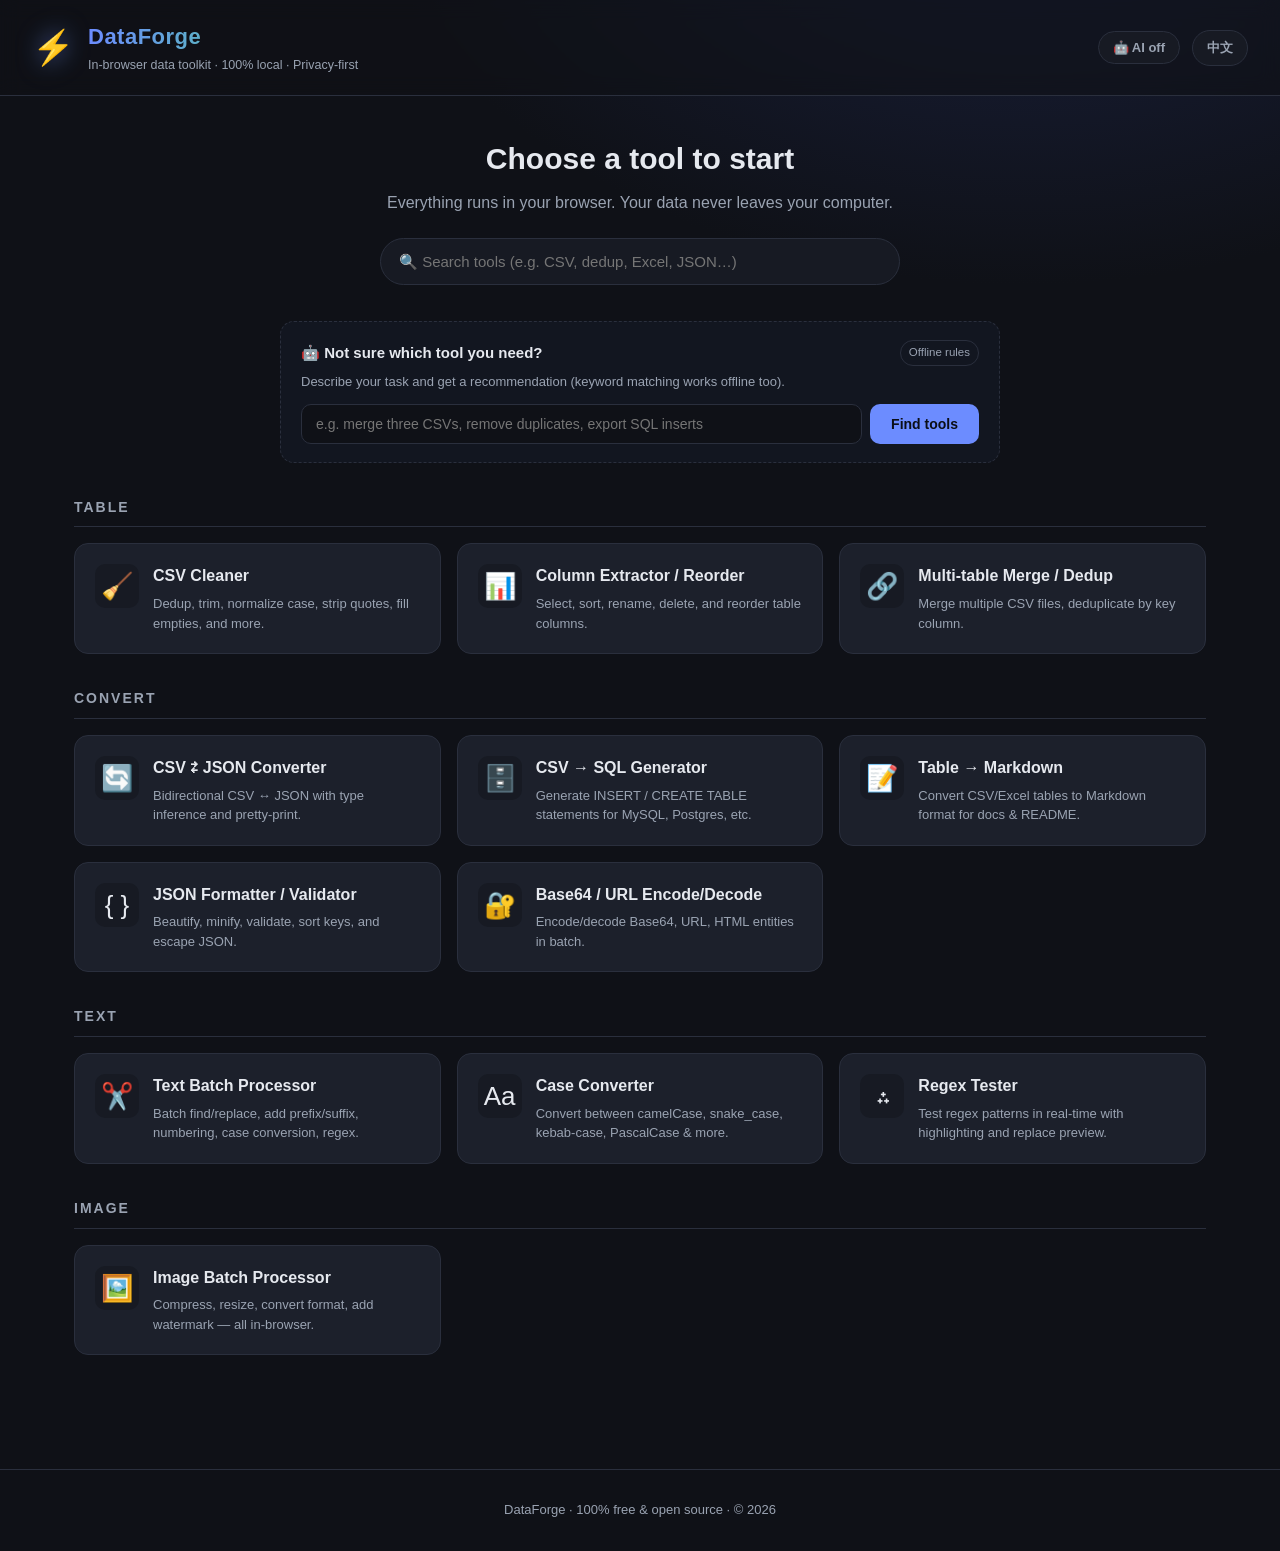
==== tool.html @ da030cf3 "Initial commit" ====
<!DOCTYPE html>
<html lang="en">
<head>
<meta charset="UTF-8">
<meta name="viewport" content="width=device-width, initial-scale=1.0">
<title>DataForge — Tool</title>
<link rel="stylesheet" href="assets/css/style.css">
</head>
<body>
<header class="topbar">
  <div class="brand">
    <a href="index.html" class="back-arrow">←</a>
    <span class="logo" id="toolIcon">⚡</span>
    <div>
      <h1 id="toolName">Tool</h1>
      <p class="tagline" id="toolDesc"></p>
    </div>
  </div>
  <div class="topbar-actions">
    <button class="lang-toggle" id="langToggle">中文</button>
  </div>
</header>

<main class="workspace">
  <div class="wb-grid" id="wbGrid">
    <!-- INPUT -->
    <section class="panel">
      <div class="panel-head">
        <h4 id="lblInput">Input</h4>
        <div class="panel-actions">
          <label class="btn-file" id="lblUpload" title="Drag and drop files here too">📁 Upload
            <input type="file" id="fileInput" multiple hidden>
          </label>
          <button class="btn-ghost" id="loadSample">Load Sample</button>
          <button class="btn-ghost" id="clearInput">Clear</button>
        </div>
      </div>
      <textarea id="inputArea" spellcheck="false" placeholder="Paste data here, or upload a file…"></textarea>
      <div id="dropZone" class="drop-zone">⬇ Drag and drop files here</div>
      <div id="imagePreview" class="image-preview" hidden></div>
      <div class="result-meta" id="inputStat"></div>
    </section>

    <!-- OPTIONS -->
    <section class="panel">
      <div class="panel-head"><h4 id="lblOptions">Options</h4></div>
      <!-- Optional AI copilot; populated by ai-copilot.js, stays empty if AI scripts are removed -->
      <div class="ai-bar" id="aiBar"></div>
      <div class="options" id="optionsArea"></div>
      <button class="btn-primary btn-run" id="runBtn">⚡ Run</button>
    </section>

    <!-- OUTPUT -->
    <section class="panel panel-wide">
      <div class="panel-head">
        <h4 id="lblOutput">Output</h4>
        <div class="panel-actions">
          <button class="btn-ghost" id="copyBtn">📋 Copy</button>
          <button class="btn-primary" id="downloadBtn">💾 Export</button>
        </div>
      </div>
      <textarea id="outputArea" spellcheck="false" readonly placeholder="Results will appear here…"></textarea>
      <div id="outputExtra" class="output-extra" hidden></div>
      <div class="result-meta" id="outputStat"></div>
    </section>
  </div>
</main>

<div class="toast" id="toast"></div>

<script src="assets/js/i18n.js"></script>
<script src="assets/js/tools-data.js"></script>
<script src="assets/js/engine.js"></script>
<!-- Optional AI layer: disabled until the user configures a provider. -->
<script src="assets/js/ai.js"></script>
<script src="assets/js/ai-assist.js"></script>
<script src="assets/js/ai-panel.js"></script>
<script src="assets/js/ai-copilot.js"></script>
<script src="assets/js/workbench.js"></script>
</body>
</html>
---- assets/css/style.css ----
:root {
  --bg: #0f1117;
  --bg-elev: #171a23;
  --bg-card: #1c202b;
  --border: #2a2f3d;
  --text: #e6e9ef;
  --text-dim: #9aa3b2;
  --accent: #6c8cff;
  --accent-2: #4ade80;
  --danger: #ff6b6b;
  --radius: 14px;
  --shadow: 0 8px 30px rgba(0,0,0,.35);
  --font: -apple-system, BlinkMacSystemFont, "Segoe UI", "PingFang SC", "Microsoft YaHei", Roboto, sans-serif;
}

* { box-sizing: border-box; margin: 0; padding: 0; }

body {
  font-family: var(--font);
  background: radial-gradient(1200px 800px at 80% -10%, #1a2140 0%, var(--bg) 55%);
  color: var(--text);
  min-height: 100vh;
  line-height: 1.55;
}

a { color: var(--accent); text-decoration: none; }
a:hover { text-decoration: underline; }

/* Topbar */
.topbar {
  display: flex; align-items: center; justify-content: space-between;
  padding: 20px 32px;
  border-bottom: 1px solid var(--border);
  background: rgba(15,17,23,.6);
  backdrop-filter: blur(10px);
  position: sticky; top: 0; z-index: 50;
}
.brand { display: flex; align-items: center; gap: 14px; }
.logo {
  font-size: 34px;
  filter: drop-shadow(0 0 12px rgba(108,140,255,.6));
}
.brand h1 {
  font-size: 22px;
  letter-spacing: .5px;
  background: linear-gradient(90deg, var(--accent), var(--accent-2));
  -webkit-background-clip: text; background-clip: text;
  -webkit-text-fill-color: transparent;
}
.tagline { font-size: 12.5px; color: var(--text-dim); margin-top: 2px; }

.topbar-actions { display: flex; align-items: center; gap: 12px; }
.lang-toggle {
  font-size: 13px; padding: 8px 14px; border-radius: 999px;
  border: 1px solid var(--border); background: var(--bg-elev);
  color: var(--text-dim); cursor: pointer; transition: .2s; font-weight: 600;
}
.lang-toggle:hover { border-color: var(--accent); color: var(--text); }

/* Dashboard */
.dashboard { max-width: 1180px; margin: 0 auto; padding: 40px 24px 80px; }
.hero { text-align: center; margin-bottom: 36px; }
.hero h2 { font-size: 30px; margin-bottom: 8px; }
.hero p { color: var(--text-dim); margin-bottom: 22px; }

#toolSearch {
  width: 100%; max-width: 520px; padding: 14px 18px;
  border-radius: 999px; border: 1px solid var(--border);
  background: var(--bg-elev); color: var(--text); font-size: 15px;
  outline: none; transition: .2s;
}
#toolSearch:focus { border-color: var(--accent); box-shadow: 0 0 0 3px rgba(108,140,255,.15); }

/* Category sections */
.cat-section { margin-bottom: 34px; }
.cat-heading {
  font-size: 14px; text-transform: uppercase; letter-spacing: 2px;
  color: var(--text-dim); margin-bottom: 16px; padding-bottom: 8px;
  border-bottom: 1px solid var(--border);
}
.cat-row {
  display: grid; gap: 16px;
  grid-template-columns: repeat(auto-fill, minmax(280px, 1fr));
}

/* Tool cards */
.tool-card {
  display: flex; align-items: flex-start; gap: 14px;
  background: var(--bg-card); border: 1px solid var(--border);
  border-radius: var(--radius); padding: 20px; cursor: pointer;
  transition: transform .15s, border-color .15s, box-shadow .15s;
  position: relative; overflow: hidden; color: var(--text);
}
.tool-card::before {
  content: ""; position: absolute; inset: 0;
  background: linear-gradient(135deg, rgba(108,140,255,.08), transparent 60%);
  opacity: 0; transition: .2s;
}
.tool-card:hover { transform: translateY(-4px); border-color: var(--accent); box-shadow: var(--shadow); text-decoration: none; }
.tool-card:hover::before { opacity: 1; }
.tool-icon {
  font-size: 26px; flex-shrink: 0; width: 44px; height: 44px;
  display: flex; align-items: center; justify-content: center;
  background: var(--bg-elev); border-radius: 10px;
}
.tool-body { flex: 1; min-width: 0; }
.tool-name {
  font-size: 16px; font-weight: 600; margin-bottom: 5px;
  display: flex; align-items: center; gap: 8px; flex-wrap: wrap;
}
.tool-desc { font-size: 13px; color: var(--text-dim); line-height: 1.5; }
.no-results { text-align: center; color: var(--text-dim); padding: 40px; }

/* Footer */
.footer { text-align: center; padding: 30px; color: var(--text-dim); font-size: 13px; border-top: 1px solid var(--border); }

/* Buttons */
.btn-primary, .btn-secondary {
  padding: 11px 20px; border-radius: 10px; font-size: 14px;
  cursor: pointer; border: 1px solid transparent; transition: .2s;
}
.btn-primary { background: var(--accent); color: #0b0e17; font-weight: 600; }
.btn-primary:hover { filter: brightness(1.1); }
.btn-secondary { background: transparent; border-color: var(--border); color: var(--text); }
.btn-secondary:hover { border-color: var(--accent); }

/* ---------- Tool workspace (tool.html) ---------- */
.workspace { max-width: 1080px; margin: 0 auto; padding: 30px 24px 80px; }
.back-link { display:inline-flex; align-items:center; gap:6px; color: var(--text-dim); margin-bottom: 20px; }
.tool-header { margin-bottom: 24px; }
.tool-header h2 { font-size: 26px; display:flex; align-items:center; gap:12px; }
.tool-header p { color: var(--text-dim); margin-top: 6px; }

.panel {
  background: var(--bg-card); border: 1px solid var(--border);
  border-radius: var(--radius); padding: 22px; margin-bottom: 20px;
}
.panel h4 { margin-bottom: 14px; font-size: 15px; color: var(--text-dim); text-transform: uppercase; letter-spacing: 1px; }

.dropzone {
  border: 2px dashed var(--border); border-radius: 12px; padding: 40px;
  text-align: center; color: var(--text-dim); cursor: pointer; transition: .2s;
}
.dropzone.drag { border-color: var(--accent); background: rgba(108,140,255,.06); color: var(--text); }

textarea {
  width: 100%; min-height: 180px; padding: 14px; border-radius: 10px;
  border: 1px solid var(--border); background: var(--bg); color: var(--text);
  font-family: "SF Mono", Consolas, monospace; font-size: 13px; resize: vertical;
}

.controls { display: flex; flex-wrap: wrap; gap: 12px; align-items: center; margin: 16px 0; }
.controls label { font-size: 13.5px; color: var(--text-dim); display:flex; align-items:center; gap:6px; }
.controls select, .controls input[type=text], .controls input[type=number] {
  padding: 8px 12px; border-radius: 8px; border: 1px solid var(--border);
  background: var(--bg); color: var(--text); font-size: 13.5px;
}

.result-meta { font-size: 13px; color: var(--text-dim); margin: 10px 0; }
table.preview { width: 100%; border-collapse: collapse; font-size: 13px; margin-top: 10px; overflow:auto; display:block; max-height: 360px; }
table.preview th, table.preview td { border: 1px solid var(--border); padding: 6px 10px; text-align: left; white-space: nowrap; }
table.preview th { background: var(--bg-elev); position: sticky; top: 0; }

.toast {
  position: fixed; bottom: 24px; left: 50%; transform: translateX(-50%);
  background: var(--bg-elev); border: 1px solid var(--accent); color: var(--text);
  padding: 12px 22px; border-radius: 10px; box-shadow: var(--shadow);
  z-index: 200; opacity: 0; transition: .3s; pointer-events: none;
}
.toast.show { opacity: 1; }

/* ---------- Workbench (tool.html) full styles ---------- */
.wb-grid { display: grid; grid-template-columns: 1fr; gap: 20px; }
@media (min-width: 860px) { .wb-grid { grid-template-columns: 1fr 1fr; } .wb-grid .panel-wide { grid-column: 1 / -1; } }

.panel-head { display: flex; justify-content: space-between; align-items: center; flex-wrap: wrap; gap: 10px; margin-bottom: 14px; }
.panel-head h4 { margin-bottom: 0; }
.panel-actions { display: flex; flex-wrap: wrap; gap: 8px; align-items: center; }
.panel-wide { grid-column: 1 / -1; }

.btn-ghost {
  padding: 8px 14px; border-radius: 8px; font-size: 13px; cursor: pointer;
  background: transparent; border: 1px solid var(--border); color: var(--text-dim);
  transition: .2s;
}
.btn-ghost:hover { border-color: var(--accent); color: var(--text); }

.btn-file {
  display: inline-flex; align-items: center; gap: 4px; cursor: pointer;
  padding: 8px 14px; border-radius: 8px; font-size: 13px;
  background: transparent; border: 1px solid var(--border); color: var(--text-dim);
  transition: .2s;
}
.btn-file:hover { border-color: var(--accent); color: var(--text); }

.btn-run { width: 100%; padding: 14px; font-size: 16px; margin-top: 8px; }

.drop-zone {
  border: 2px dashed var(--border); border-radius: 12px; padding: 30px;
  text-align: center; color: var(--text-dim); font-size: 14px;
  margin-top: 12px; transition: .2s; cursor: pointer;
}
.drop-zone.drag { border-color: var(--accent); background: rgba(108,140,255,.06); color: var(--text); }
.drop-zone.hidden { display: none; }

.image-preview { display: flex; flex-wrap: wrap; gap: 12px; margin-top: 12px; }
.image-preview img { max-width: 120px; max-height: 120px; border-radius: 8px; border: 1px solid var(--border); object-fit: cover; }
.img-thumb { position: relative; display: inline-block; }
.img-thumb .remove-img {
  position: absolute; top: -6px; right: -6px; width: 20px; height: 20px;
  border-radius: 50%; border: none; background: var(--danger); color: #fff;
  font-size: 12px; cursor: pointer; line-height: 20px; text-align: center;
}
.img-thumb img { max-width: 100px; max-height: 100px; border-radius: 8px; border: 1px solid var(--border); object-fit: cover; }

.output-extra { margin-top: 12px; overflow-x: auto; }

/* Result meta */
.result-meta { font-size: 13px; color: var(--text-dim); margin: 10px 0; min-height: 1.4em; }

/* ---------- Options panel (workbench) ---------- */
#optionsArea { display: flex; flex-wrap: wrap; gap: 14px 22px; align-items: flex-end; }
.opt-info { color: var(--text-dim); font-size: 13px; }

.opt-check {
  display: inline-flex; align-items: center; gap: 8px; cursor: pointer;
  font-size: 13.5px; color: var(--text); user-select: none;
  padding: 6px 10px; border-radius: 8px; border: 1px solid transparent;
  transition: .15s;
}
.opt-check:hover { border-color: var(--border); background: var(--bg-elev); }
.opt-check input[type=checkbox] { width: 16px; height: 16px; accent-color: var(--accent); cursor: pointer; }

.opt-field { display: flex; flex-direction: column; gap: 6px; font-size: 12.5px; color: var(--text-dim); min-width: 160px; }
.opt-field > span { font-weight: 600; letter-spacing: .2px; }
.opt-field input[type=text],
.opt-field input[type=number],
.opt-field select {
  padding: 9px 12px; border-radius: 8px; border: 1px solid var(--border);
  background: var(--bg); color: var(--text); font-size: 13.5px; outline: none; transition: .15s;
}
.opt-field input:focus, .opt-field select:focus { border-color: var(--accent); box-shadow: 0 0 0 3px rgba(108,140,255,.12); }
.opt-field input[type=range] { accent-color: var(--accent); cursor: pointer; }
.opt-field b { color: var(--accent); }

.opt-columns { width: 100%; display: flex; flex-direction: column; gap: 10px; }
.opt-col-label { font-size: 12.5px; font-weight: 600; color: var(--text-dim); letter-spacing: .2px; }
.col-list { display: flex; flex-wrap: wrap; gap: 8px; }
.col-item {
  display: inline-flex; align-items: center; gap: 6px; cursor: pointer;
  padding: 6px 12px; border-radius: 999px; border: 1px solid var(--border);
  background: var(--bg-elev); font-size: 13px; color: var(--text); transition: .15s;
}
.col-item:hover { border-color: var(--accent); }
.col-item input[type=checkbox] { width: 15px; height: 15px; accent-color: var(--accent); cursor: pointer; }

/* Image thumbnail captions */
.img-thumb { display: inline-flex; flex-direction: column; gap: 4px; align-items: center; }
.img-thumb figcaption { font-size: 11px; color: var(--text-dim); max-width: 110px; overflow: hidden; text-overflow: ellipsis; white-space: nowrap; text-align: center; }

/* Back arrow in tool.html */
.back-arrow {
  font-size: 22px;
  color: var(--text-dim);
  margin-right: 4px;
  text-decoration: none;
  transition: color .2s;
}
.back-arrow:hover { color: var(--accent); text-decoration: none; }

/* ==========================================================================
   Optional AI layer (ai-panel.js / ai-copilot.js / ai-finder.js)
   Every rule here is additive: removing the AI scripts leaves the UI intact.
   ========================================================================== */

/* ---------- Modal shell (used by the AI settings dialog) ---------- */
.modal-overlay {
  position: fixed; inset: 0; z-index: 300;
  background: rgba(6, 8, 14, .72);
  display: flex; align-items: center; justify-content: center;
  padding: 20px; overflow-y: auto;
}
.modal-overlay[hidden] { display: none; }
.modal {
  background: var(--bg-card); border: 1px solid var(--border);
  border-radius: var(--radius); box-shadow: var(--shadow);
  padding: 26px; width: 100%; max-width: 520px;
}
.modal h3 { margin: 0 0 10px; font-size: 19px; }
.modal-actions { display: flex; flex-wrap: wrap; gap: 10px; justify-content: flex-end; margin-top: 18px; }
.license-hint { font-size: 13px; color: var(--text-dim); margin: 12px 0 0; min-height: 1.2em; }
.license-hint.ok { color: var(--accent-2); }
.license-hint.bad { color: var(--danger); }

.ai-modal { max-width: 560px; }
.ai-modal .opt-field { min-width: 0; width: 100%; margin-top: 12px; }
.ai-modal .opt-field input { width: 100%; }
.ai-modal .ai-row { display: flex; gap: 14px; flex-wrap: wrap; }
.ai-modal .ai-row .opt-field { flex: 1 1 160px; }
.ai-modal .opt-check { padding-left: 0; margin-top: 12px; }
.ai-enable { font-weight: 600; }
.ai-note { font-size: 13px; color: var(--text-dim); margin: 0 0 14px; line-height: 1.5; }
.ai-privacy {
  font-size: 12px; color: var(--text-dim); line-height: 1.55;
  margin: 14px 0 0; padding: 10px 12px;
  border-left: 3px solid var(--accent); border-radius: 0 8px 8px 0;
  background: rgba(108, 140, 255, .07);
}
.ai-presets { display: flex; flex-wrap: wrap; gap: 8px; align-items: center; margin-top: 14px; }
.ai-presets > span { font-size: 12.5px; color: var(--text-dim); font-weight: 600; }
.ai-btn { white-space: nowrap; }

/* ---------- Copilot bar (workbench options panel) ---------- */
.ai-bar {
  border: 1px dashed var(--border); border-radius: 12px;
  padding: 14px; margin-bottom: 16px;
  background: rgba(108, 140, 255, .04);
}
.ai-bar:empty { display: none; }
.ai-bar-head { display: flex; justify-content: space-between; align-items: center; gap: 10px; margin-bottom: 10px; }
.ai-bar-title { font-size: 13.5px; font-weight: 600; }
.ai-bar-mode { font-size: 11.5px; padding: 3px 8px; border-radius: 999px; border: 1px solid var(--border); color: var(--text-dim); }
.ai-bar-mode.on { color: var(--accent-2); border-color: var(--accent-2); }
.ai-bar-row { display: flex; gap: 8px; flex-wrap: wrap; align-items: center; }
.ai-bar-row input[type=text] {
  flex: 1 1 240px; padding: 9px 12px; font-size: 13.5px;
  border-radius: 8px; border: 1px solid var(--border);
  background: var(--bg); color: var(--text);
}
.ai-bar-row input[type=text]:focus { border-color: var(--accent); box-shadow: 0 0 0 3px rgba(108, 140, 255, .12); }
.ai-bar-actions { margin-top: 8px; }

/* ---------- Shared AI output block ---------- */
.ai-out {
  margin-top: 12px; padding: 12px 14px;
  border: 1px solid var(--border); border-radius: 10px;
  background: var(--bg); font-size: 13px; line-height: 1.6;
}
.ai-out[hidden] { display: none; }
.ai-out.warn { border-color: var(--danger); }
.ai-out-title { font-weight: 600; margin: 0 0 8px; }
.ai-out-actions { display: flex; flex-wrap: wrap; gap: 8px; margin-top: 12px; }
.ai-busy { color: var(--text-dim); margin: 0; }
.ai-explain { color: var(--text-dim); margin: 8px 0 0; }
.ai-warn { color: var(--danger); margin: 8px 0 0; }
.ai-ok { color: var(--accent-2); margin: 8px 0 0; }
.ai-profile { color: var(--text-dim); margin: 0 0 8px; }
.ai-patch, .ai-findings { margin: 0; padding-left: 20px; }
.ai-patch li, .ai-findings li { margin: 3px 0; }
.ai-patch li.same { color: var(--text-dim); }
.ai-patch b { color: var(--accent); }
.ai-text {
  margin: 8px 0 0; padding: 10px 12px; max-height: 240px; overflow: auto;
  background: var(--bg-elev); border: 1px solid var(--border); border-radius: 8px;
  font-size: 12.5px; white-space: pre-wrap; word-break: break-word;
}

/* ---------- Homepage tool finder ---------- */
.ai-finder {
  max-width: 720px; margin: 0 auto 34px;
  border: 1px dashed var(--border); border-radius: var(--radius);
  padding: 18px 20px; background: rgba(108, 140, 255, .04);
}
.ai-finder:empty { display: none; }
.ai-finder-head { display: flex; justify-content: space-between; align-items: center; gap: 10px; }
.ai-finder-title { font-size: 15px; font-weight: 600; }
.ai-finder-sub { font-size: 13px; color: var(--text-dim); margin: 6px 0 12px; }
.ai-finder-row { display: flex; gap: 8px; flex-wrap: wrap; }
.ai-finder-row input[type=text] {
  flex: 1 1 260px; padding: 11px 14px; font-size: 14px;
  border-radius: 10px; border: 1px solid var(--border);
  background: var(--bg); color: var(--text);
}
.ai-finder-row input[type=text]:focus { border-color: var(--accent); box-shadow: 0 0 0 3px rgba(108, 140, 255, .12); }
.ai-picks { list-style: none; margin: 0; padding: 0; }
.ai-pick {
  display: flex; align-items: center; gap: 12px;
  padding: 10px 12px; margin-top: 8px;
  border: 1px solid var(--border); border-radius: 10px;
  text-decoration: none; color: var(--text); transition: .2s;
}
.ai-pick:hover { border-color: var(--accent); background: rgba(108, 140, 255, .07); text-decoration: none; }
.ai-pick-icon { font-size: 22px; }
.ai-pick-body { display: flex; flex-direction: column; gap: 2px; }
.ai-pick-body em { font-style: normal; font-size: 12.5px; color: var(--text-dim); }
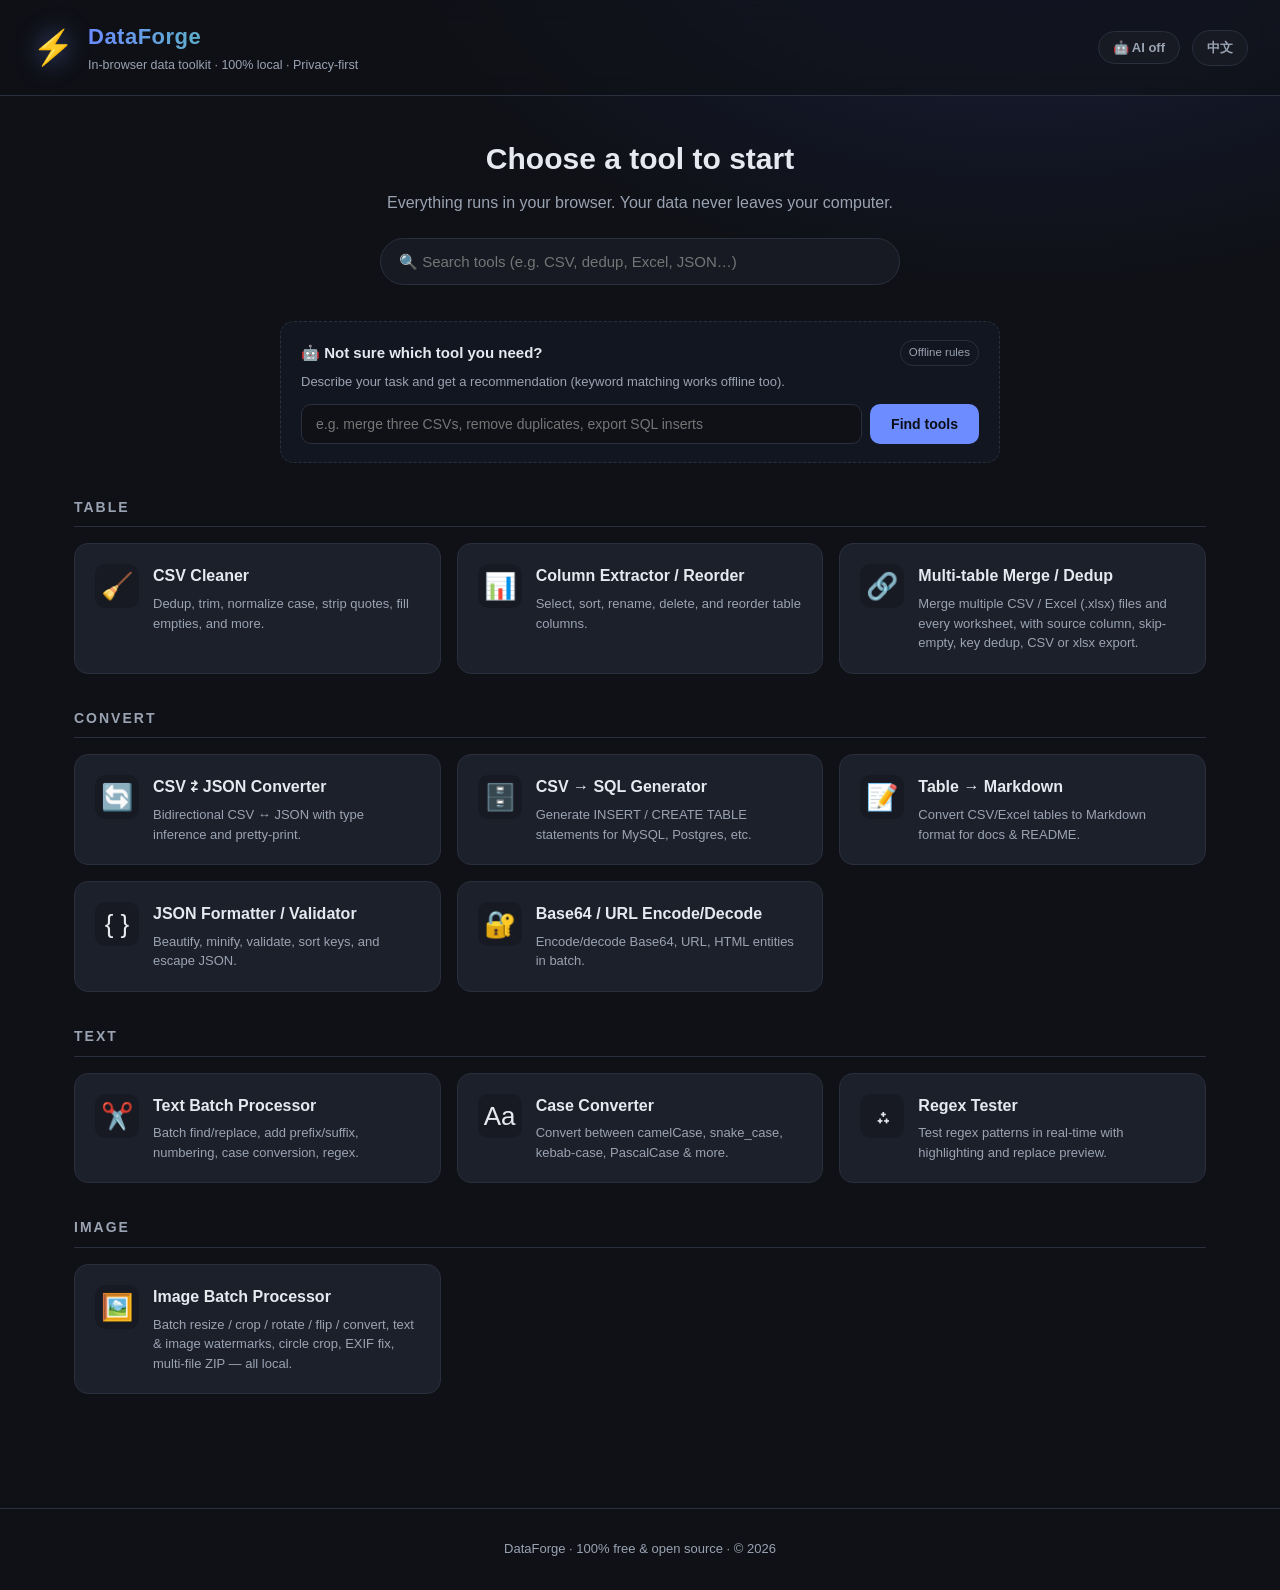
==== commit 1b5f7d35: "v2: Excel (.xlsx) multi-sheet merge + pro image workbench (crop/rotate/watermark/ZIP) - New zero-dep" ====
--- a/tool.html
+++ b/tool.html
@@ -70,7 +70,10 @@
 
 <script src="assets/js/i18n.js"></script>
 <script src="assets/js/tools-data.js"></script>
+<script src="assets/js/xlsx.js"></script>
 <script src="assets/js/engine.js"></script>
+<!-- JSZip (vendored locally, MIT): packs multi-image exports into one .zip -->
+<script src="assets/vendor/jszip.min.js"></script>
 <!-- Optional AI layer: disabled until the user configures a provider. -->
 <script src="assets/js/ai.js"></script>
 <script src="assets/js/ai-assist.js"></script>
--- a/assets/css/style.css
+++ b/assets/css/style.css
@@ -267,6 +267,21 @@
   transition: color .2s;
 }
 .back-arrow:hover { color: var(--accent); text-decoration: none; }
+
+/* ---------- v2: color/file options + crop editor ---------- */
+.opt-field input[type=color] { width: 52px; height: 38px; padding: 2px; border-radius: 8px; border: 1px solid var(--border); background: var(--bg); cursor: pointer; }
+.opt-field input[type=file] { font-size: 12px; color: var(--text-dim); max-width: 210px; }
+.file-status { font-size: 11px; color: var(--accent-2); max-width: 200px; overflow: hidden; text-overflow: ellipsis; white-space: nowrap; }
+
+.crop-panel { margin-top: 14px; padding: 12px; border: 1px solid var(--border); border-radius: 12px; background: var(--bg-elev); }
+.crop-head { display: flex; justify-content: space-between; align-items: baseline; gap: 10px; margin-bottom: 8px; }
+.crop-head b { font-size: 13.5px; }
+.crop-hint { font-size: 11.5px; color: var(--text-dim); }
+#cropCanvas { display: block; width: 100%; max-width: 460px; height: auto; border-radius: 8px; border: 1px solid var(--border); touch-action: none; cursor: crosshair; background: #0b0d13; }
+.crop-actions { display: flex; flex-wrap: wrap; gap: 8px; margin-top: 10px; }
+.crop-btn { padding: 6px 12px; border-radius: 8px; border: 1px solid var(--border); background: var(--bg); color: var(--text-dim); font-size: 12.5px; cursor: pointer; transition: .15s; }
+.crop-btn:hover { border-color: var(--accent); color: var(--text); }
+.crop-btn.active { border-color: var(--accent); color: var(--accent); }
 
 /* ==========================================================================
    Optional AI layer (ai-panel.js / ai-copilot.js / ai-finder.js)
